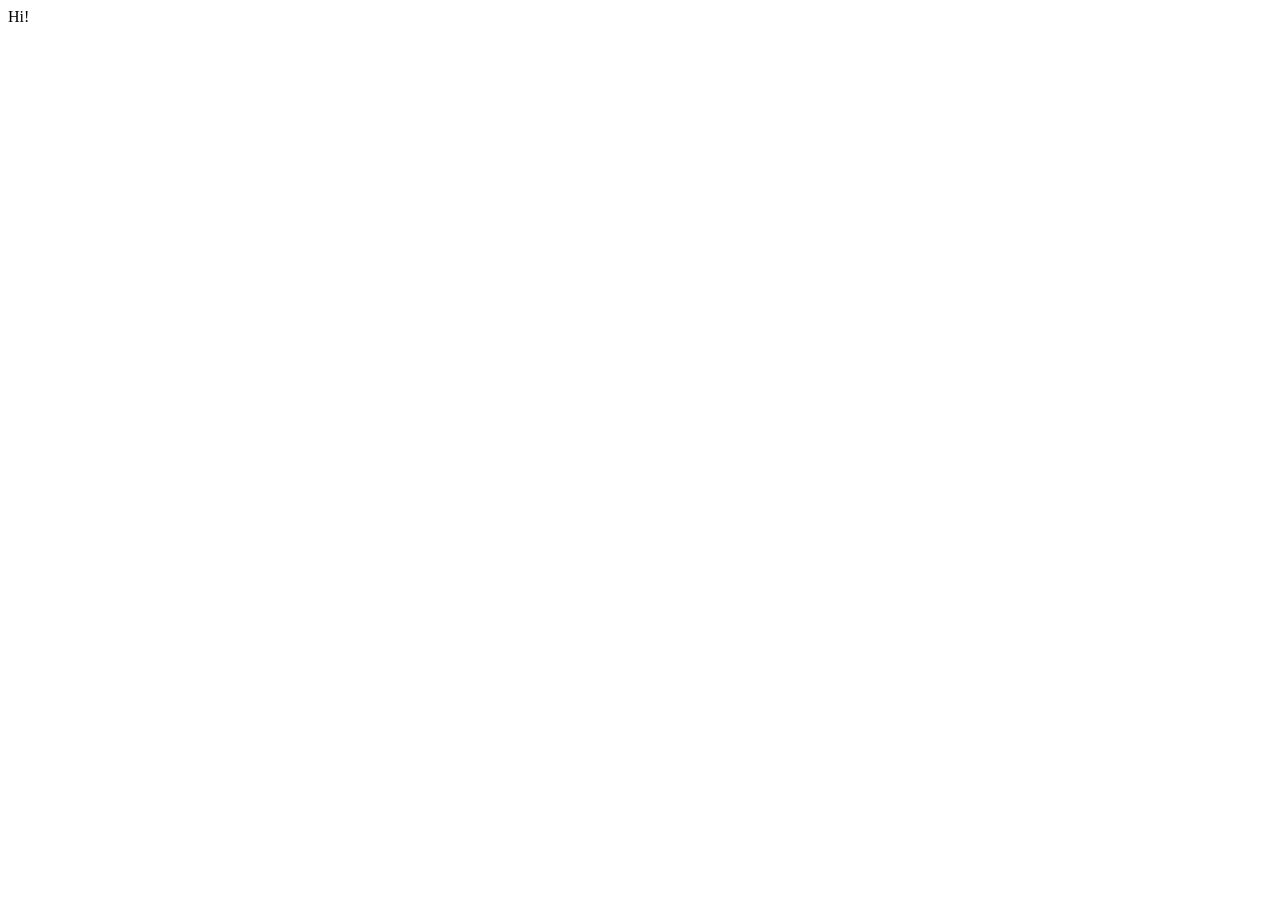
==== index.html @ 78322aca "first commit" ====
<!DOCTYPE html>
<html lang="en">
<head>
    <meta charset="UTF-8">
    <meta name="viewport" content="width=device-width, initial-scale=1.0">
    <title>Document</title>
    <link rel="stylesheet" href="./style.css">
</head>
<body>
    Hi!
</body>
</html>
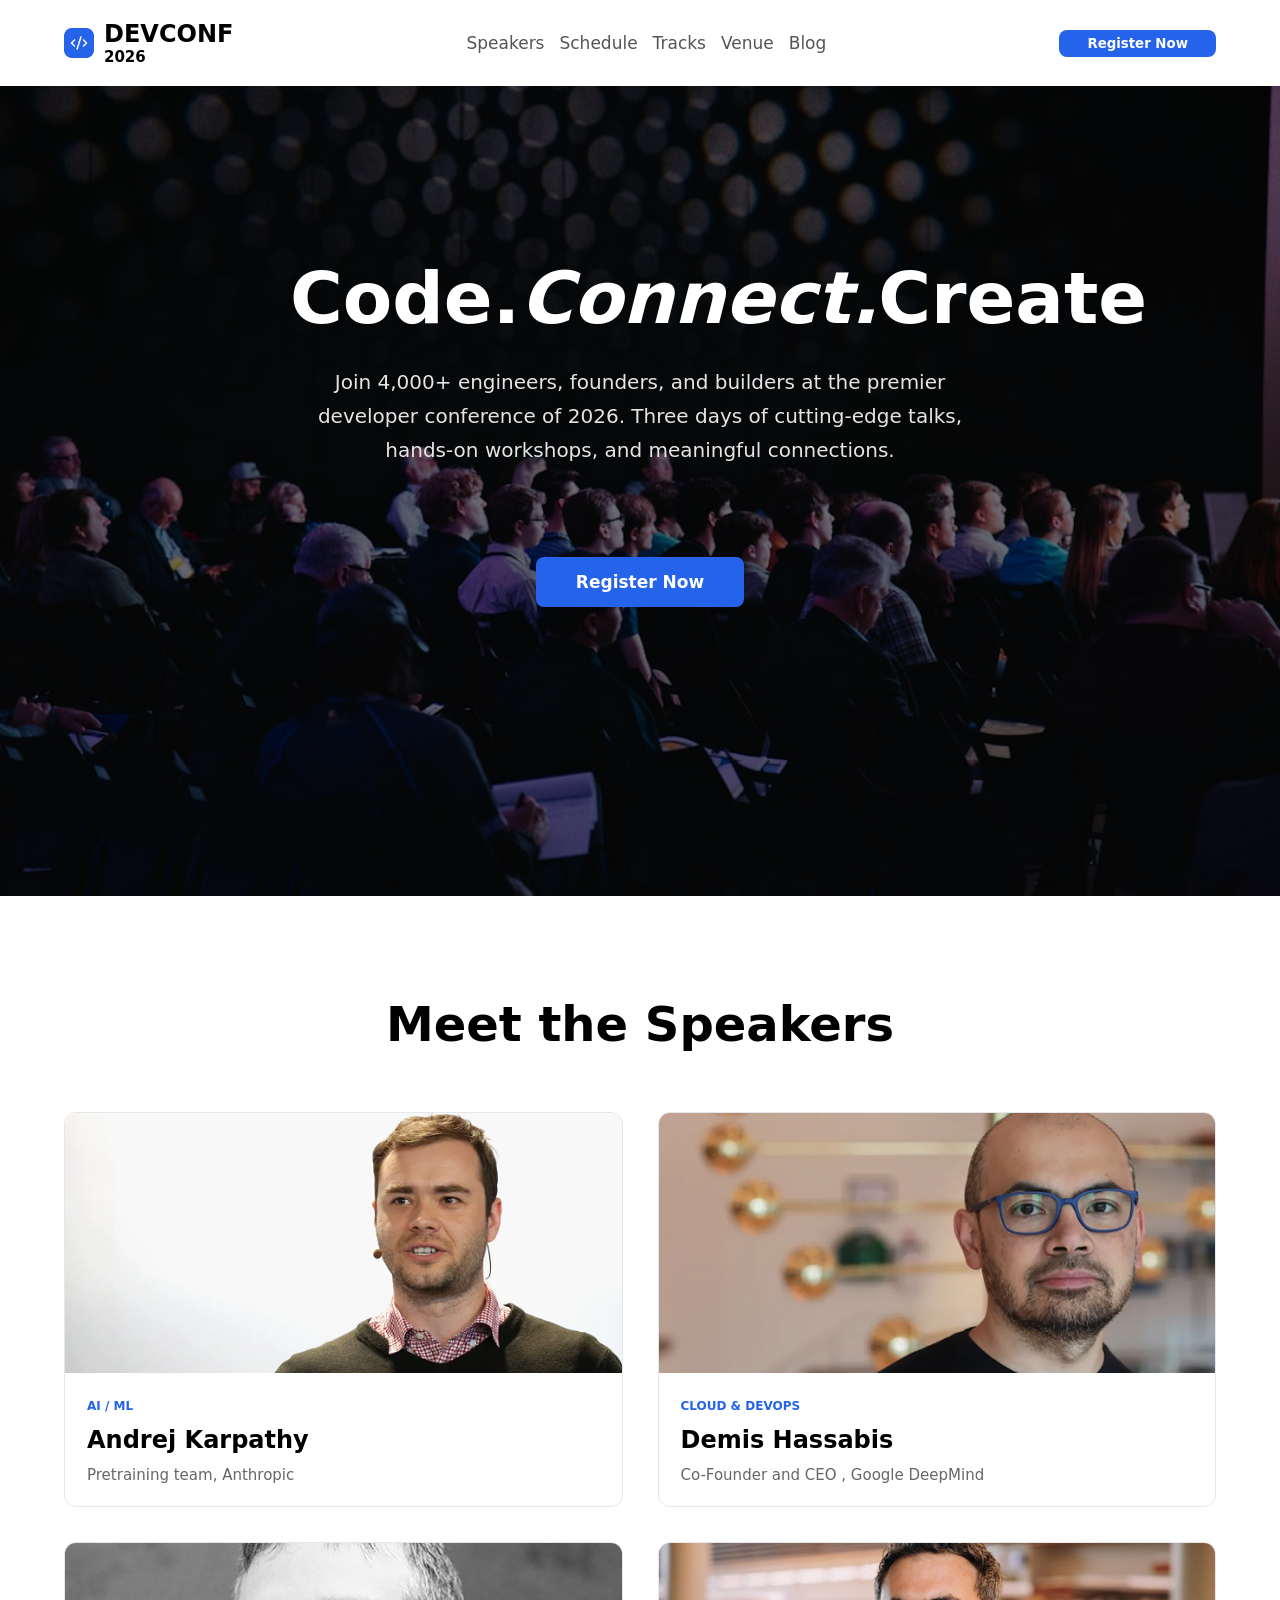
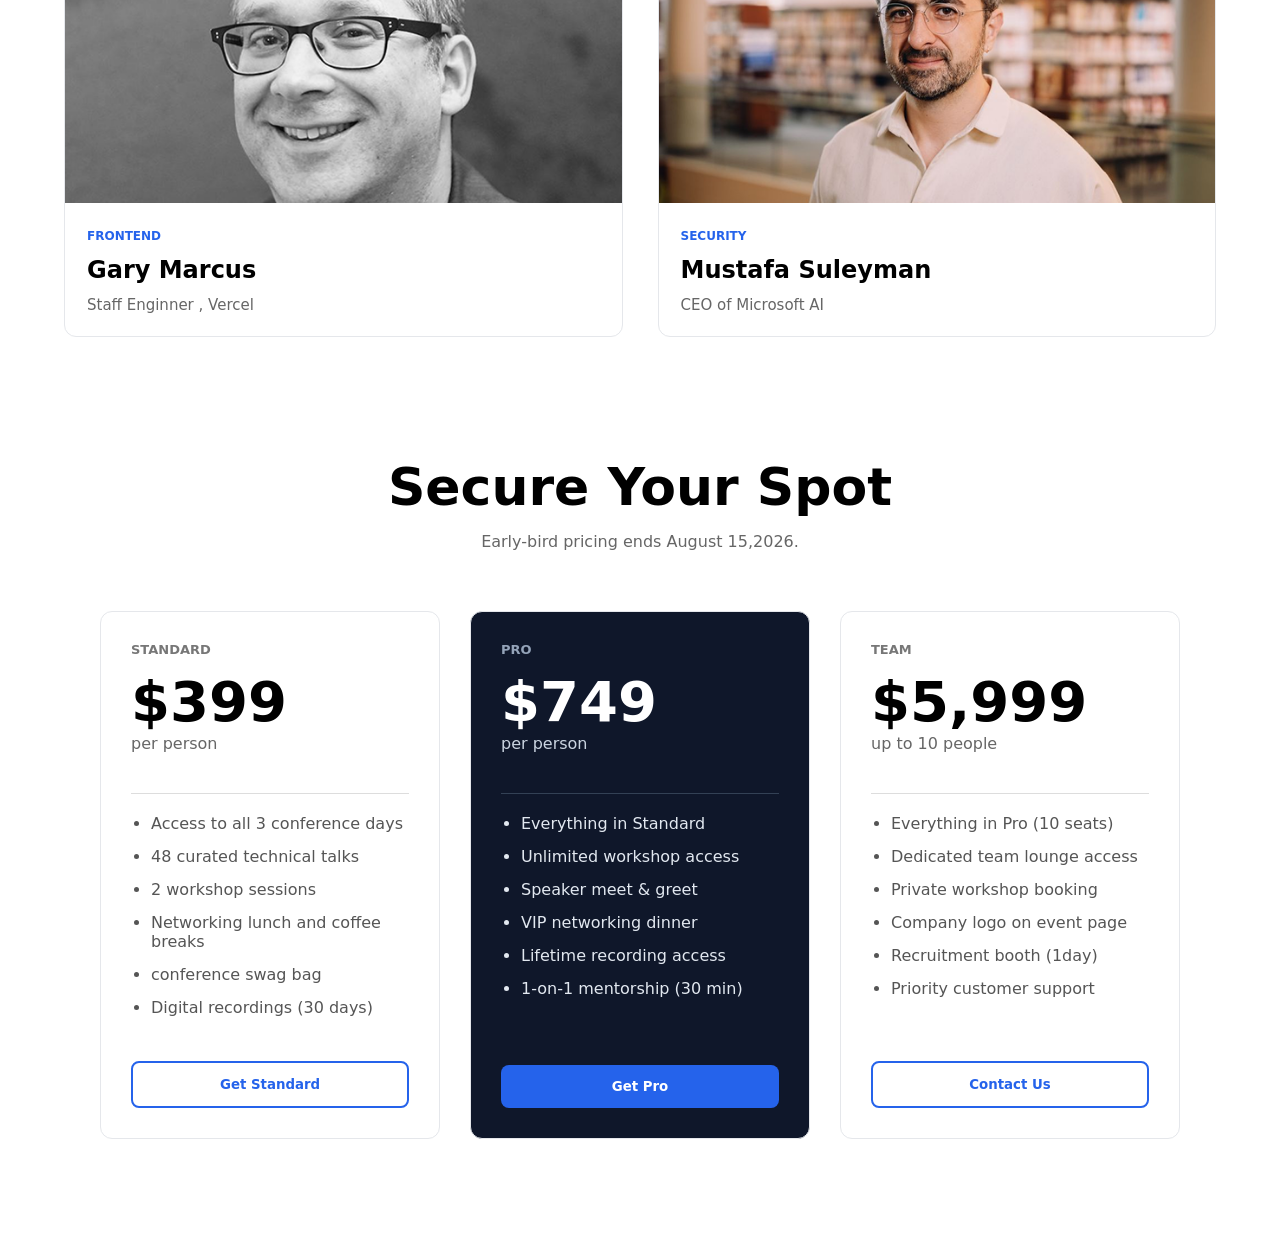
==== commit 5805bacb: "speaker section and pricing card section are modified in this commit" ====
--- a/index.html
+++ b/index.html
@@ -5,8 +5,180 @@
     <meta name="viewport" content="width=device-width, initial-scale=1.0">
     <title>Document</title>
     <link rel="stylesheet" href="./style.css">
+    <!-- <link rel="stylesheet"
+href="https://cdn.jsdelivr.net/npm/bootstrap-icons@1.11.3/font/bootstrap-icons.min.css"> -->
 </head>
 <body>
-    Hi!
+    <header>
+              <nav>
+                
+                 <div class="logo">
+                    <img src="logo-mini.png" alt=":logo pic">
+
+                <!-- <i class="bi bi-code-slash"></i> -->
+
+                <div>
+                    <h2>DEVCONF</h2>
+                    <p>2026</p>
+                </div>
+
+            </div>
+                <ul class="nav-middle-elements">
+                    <li><a href="speakers.html">Speakers</a></li>
+                    <li><a href="schedule.html">Schedule</a></li>
+                    <li><a href="tracks.html">Tracks</a></li>
+                    <li><a href="venue.html">Venue</a></li>
+                    <li><a href="blog.html">Blog</a></li>
+
+                </ul>
+                <div ><button class="common-button">Register Now</button></div>
+                    
+              </nav>
+              <section class="banner-parent">
+                <div class="banner-child1">
+                    <div class="banner-child2">
+                          
+                          <h1>Code.<em>Connect.</em>Create</h1>
+                          <p>
+                Join 4,000+ engineers, founders, and builders at the premier
+                developer conference of 2026. Three days of cutting-edge talks,
+                hands-on workshops, and meaningful connections.
+            </p>
+
+
+                           <button class="banner-button">Register Now</button>
+                    </div>
+                  
+                </div>
+              </section >
+
+
+
+
+
+              <section class="Speakers">
+                <h2>Meet the Speakers</h2>
+                <div class="speaker1234">
+                    <div class="view-speaker">
+                        <img src="andrej.png" alt="Picture of Andrej Karpathy">
+    
+                        <div class="speaker-detail">
+                                <span>AI / ML</span>
+                                <h3>Andrej Karpathy</h3>
+                                <p>Pretraining team, Anthropic</p>
+
+
+                        </div>
+                          
+                    </div>
+                
+                
+                 
+                    <div class="view-speaker">
+                        <img src="demis.png" alt="Picture of Demis Hassabis">
+                        <div class="speaker-detail">
+                             <span>CLOUD & DEVOPS</span>
+                                <h3>Demis Hassabis</h3>
+                                <p>Co-Founder and CEO , Google DeepMind</p>
+
+                        </div>
+                    </div>
+                
+
+
+                
+                    <div class="view-speaker">
+                        <img src="gary.png" alt="Picture of Gary Marcus">
+                        <div class="speaker-detail">
+                             <span>FRONTEND</span>
+                                <h3>Gary Marcus</h3>
+                                <p>Staff Enginner , Vercel</p>
+
+                        </div>
+                    </div>
+                
+
+        
+                
+                    <div class="view-speaker">
+                        <img src="mustafa.png" alt="Picture of Mustafa Suleyman">
+                        <div class="speaker-detail">
+                             <span>SECURITY</span>
+                                <h3> Mustafa Suleyman</h3>
+                                <p>CEO of Microsoft AI</p>
+
+                        </div>
+                    </div>
+                </div>
+
+
+
+ 
+              
+        
+        </section>
+
+        <section class="pricing-cards">
+            <h2>Secure Your Spot</h2>
+            <p class="attraction">Early-bird pricing ends August 15,2026.</p>
+            <div class="pricing-card-parent">
+                 <div class="price-card1">
+                    <span class="second-span">STANDARD</span>
+                    <h3>$399</h3>
+                    <p class="people">per person</p>
+                    <hr>
+
+                    <!-- ul>li*6 -->
+                     <ul>
+                        <li>Access to all 3 conference days</li>
+                        <li>48 curated technical talks</li>
+                        <li>2 workshop sessions</li>
+                        <li>Networking lunch and coffee breaks</li>
+                        <li>conference swag bag</li>
+                        <li>Digital recordings (30 days)</li>
+                     </ul>
+                     <button class="number3-button">Get Standard</button>
+                 </div>
+                 <div class="special-price-card">
+                    <span class="second-span">PRO</span>
+                    <h3>$749</h3>
+                    <p class="people">per person</p>
+                    <hr>
+
+                    <ul>
+                        <li>Everything in Standard</li>
+                        <li>Unlimited workshop access</li>
+                        <li>Speaker meet & greet</li>
+                        <li>VIP networking dinner</li>
+                        <li>Lifetime recording access</li>
+                        <li>1-on-1 mentorship (30 min)</li>
+                    </ul>
+
+                    <button class="number4-button">Get Pro</button>
+                 </div>
+
+
+                 <div class="price-card2">
+                    <span class="second-span">TEAM</span>
+                    <h3>$5,999</h3>
+                    <p class="people">up to 10 people</p>
+                    <hr>
+
+                    <ul>
+                        <li>Everything in Pro (10 seats)</li>
+                        <li>Dedicated team lounge access</li>   
+                        <li>Private workshop booking</li>
+                        <li>Company logo on event page</li>
+                        <li>Recruitment booth (1day)</li>
+                        <li>Priority customer support</li>
+                    </ul>
+
+                    <button class="number5-button">Contact Us</button>
+                 </div>
+            
+          </div>
+        </section>
+    </header>
+   
 </body>
 </html>
--- a/style.css
+++ b/style.css
@@ -0,0 +1,412 @@
+*{
+    margin:0;
+    padding:0;
+    box-sizing:border-box;
+    font-family: 'Segoe UI', system-ui, -apple-system, Arial, sans-serif;
+}
+
+
+nav{
+
+    width:90%;
+    max-width:1200px;
+
+    margin:auto;
+
+    display:flex;
+
+    justify-content:space-between;
+
+    align-items:center;
+
+    padding:20px 0;
+
+}
+
+.logo{
+
+    display:flex;
+    align-items:center;
+    gap:10px;
+
+}
+
+.logo i{
+
+    font-size:34px;
+    color:#2563eb;
+
+}
+
+.logo h2{
+
+    font-size:24px;
+
+}
+
+.logo p{
+
+    font-size:15px;
+    font-weight:bold;
+
+}
+
+
+i{
+    font-size:30px;
+    color:#2563eb;
+}
+.nav-middle-elements{
+    display: flex;
+    list-style: none;
+    gap:15px;
+    
+    
+}
+nav ul li:hover{
+    background-color: lightgrey;
+}
+ul li a{
+    text-decoration: none;
+     color:#555;
+    font-size:17px;
+}
+.common-button{
+     background-color: #2563eb;
+    color: white;
+    text-decoration: none;
+    padding: 6px 28px;
+    border-radius: 8px;
+    display: inline-block;
+    font-weight: 600;
+     border:none;
+    cursor:pointer;
+}
+.common-button:hover{
+     background-color:grey;
+}
+.banner-parent{
+    height:90vh;
+     background-image:url("banner.jpg");
+
+    background-size:cover;
+
+    background-position:center;
+
+    background-repeat:no-repeat;
+
+    position:relative;
+
+}
+.banner-child1{
+     width:100%;
+
+    height:100%;
+
+    background:rgba(0,0,0,.55);
+
+    display:flex;
+
+    justify-content:center;
+
+    align-items:center;
+
+}
+.banner-child2{
+    width:700px;
+    text-align:center;
+
+    position: relative;
+    top: -60px; }
+.banner-parent h1{
+font-size:72px;
+
+    color:white;
+
+    font-weight:800;
+
+    margin-bottom:25px;
+
+}
+.banner-child2 p
+{
+    color:#e5e5e5;
+
+    font-size:20px;
+
+    line-height:1.7;
+
+    margin-bottom:40px;
+
+}
+.banner-button{
+      background:#2563eb;
+
+    color:white;
+
+    border:none;
+
+    padding:15px 40px;
+
+    border-radius:8px;
+
+    cursor:pointer;
+
+    font-size:17px;
+
+    font-weight:600;
+
+    transition:.3s;
+    margin-top: 50px;
+
+}
+.banner-button:hover{
+     background:gray;
+
+}
+.Speakers{
+    width:90%;
+
+    max-width:1200px;
+
+    margin:100px auto;
+
+   
+
+}
+    
+.Speakers h2{
+      text-align:center;
+
+    font-size:48px;
+
+    font-weight:800;
+
+    margin-bottom:60px;
+
+}
+.speaker1234{
+      display:grid;
+
+    grid-template-columns:repeat(2,1fr);
+
+    gap:35px;
+}
+.view-speaker{
+     border:1px solid #e5e7eb;
+
+    border-radius:12px;
+
+    overflow:hidden;
+
+    transition:.3s;
+
+    background:white;
+
+
+}
+/* .view-speaker:hover{
+    transform: translateY(-8px);
+    box-shadow:0 10px 30px rgba(0,0,0,.15); */
+.view-speaker img{
+     width:100%;
+
+    height:260px;
+
+    object-fit:cover;
+
+    display:block;
+}
+.speaker-detail{
+    padding:22px;
+}
+.speaker-detail span{
+    color:#2563eb;
+
+    font-size:12px;
+
+    font-weight:700;
+
+    text-transform:uppercase; 
+}
+.speaker-detail h3{
+     margin:12px 0;
+
+    font-size:24px;
+}
+.speaker-detail p{
+      color:#666;
+
+    font-size:15px;
+}
+.pricing-card-parent{
+    display:flex;
+    justify-content:center;
+    gap:30px;
+    align-items:stretch;
+}
+ .pricing-cards{
+   width:90%;
+    max-width:1200px;
+
+    margin:120px auto;
+ }
+ .pricing-cards h2{
+text-align:center;
+
+    font-size:52px;
+
+    margin-bottom:15px;
+ }
+.attraction{
+ text-align:center;
+
+    color:#666;
+
+    margin-bottom:60px;
+}
+.pricing-card-parent{
+   display:flex;
+
+    justify-content:center;
+
+    gap:30px;
+
+    flex-wrap:wrap;
+}
+.price-card1,.price-card2,.special-price-card{
+    display:flex;
+    flex-direction:column;
+    width:340px;
+    border:1px solid #e5e7eb;
+    border-radius:12px;
+    padding:30px;
+    background:white;
+
+}
+
+
+.second-span{
+
+    font-size:13px;
+
+    color:#777;
+
+    font-weight:bold;
+}
+.price-card1 h3, .special-price-card h3, .price-card2 h3{
+    font-size:56px;
+
+    margin-top:12px;
+}
+.people{
+     color:#666;
+
+    margin-bottom:20px;
+}
+.price-card1 hr,.special-price-card hr, .price-card2 hr{
+      margin:20px 0;
+
+    border:none;
+
+    border-top:1px solid #ddd;
+}
+.price-card1 ul ,.price-card2 ul, .special-price-card ul{
+     list-style:disc;
+
+    padding-left:20px;
+
+    margin-bottom:30px;
+}
+
+.price-card1 ul li,.price-card2 ul li, .special-price-card ul li{
+     margin-bottom:14px;
+
+    color:#555;
+}
+
+.number5-button{
+     width:100%;
+
+    padding:14px;
+
+    border:2px solid #2563eb;
+
+    background:white;
+
+    color:#2563eb;
+
+    border-radius:8px;
+
+    font-weight:bold;
+
+    cursor:pointer;
+}
+.number5-button:hover{
+     background:#2563eb;
+
+    color:white;
+}
+.number4-button{
+     width:100%;
+
+    padding:14px;
+
+    border:none;
+
+    background:#2563eb;
+
+    color:white;
+
+    border-radius:8px;
+
+    font-weight:bold;
+
+    cursor:pointer;
+}
+.number4-button:hover{
+    background: gray;
+}
+.special-price-card{
+      background:#0f172a;
+
+    color:white;
+}
+.special-price-card .people{
+    color:#cbd5e1; 
+}
+.special-price-card ul li{
+    color:#e2e8f0; 
+}
+.special-price-card hr{
+     border-top:1px solid #334155;
+}
+.special-price-card .second-span{
+     color:#94a3b8;
+}
+.number3-button,.number4-button, .number5-button{
+    margin-top:auto;
+}
+.number3-button{
+    width:100%;
+    padding:14px;
+    border:2px solid #2563eb;
+    background:white;
+    color:#2563eb;
+    border-radius:8px;
+    font-weight:bold;
+    cursor:pointer;
+}
+.number3-button:hover{
+    background:#2563eb;
+    color:white;
+}
+
+
+
+
+
+
+
+
+
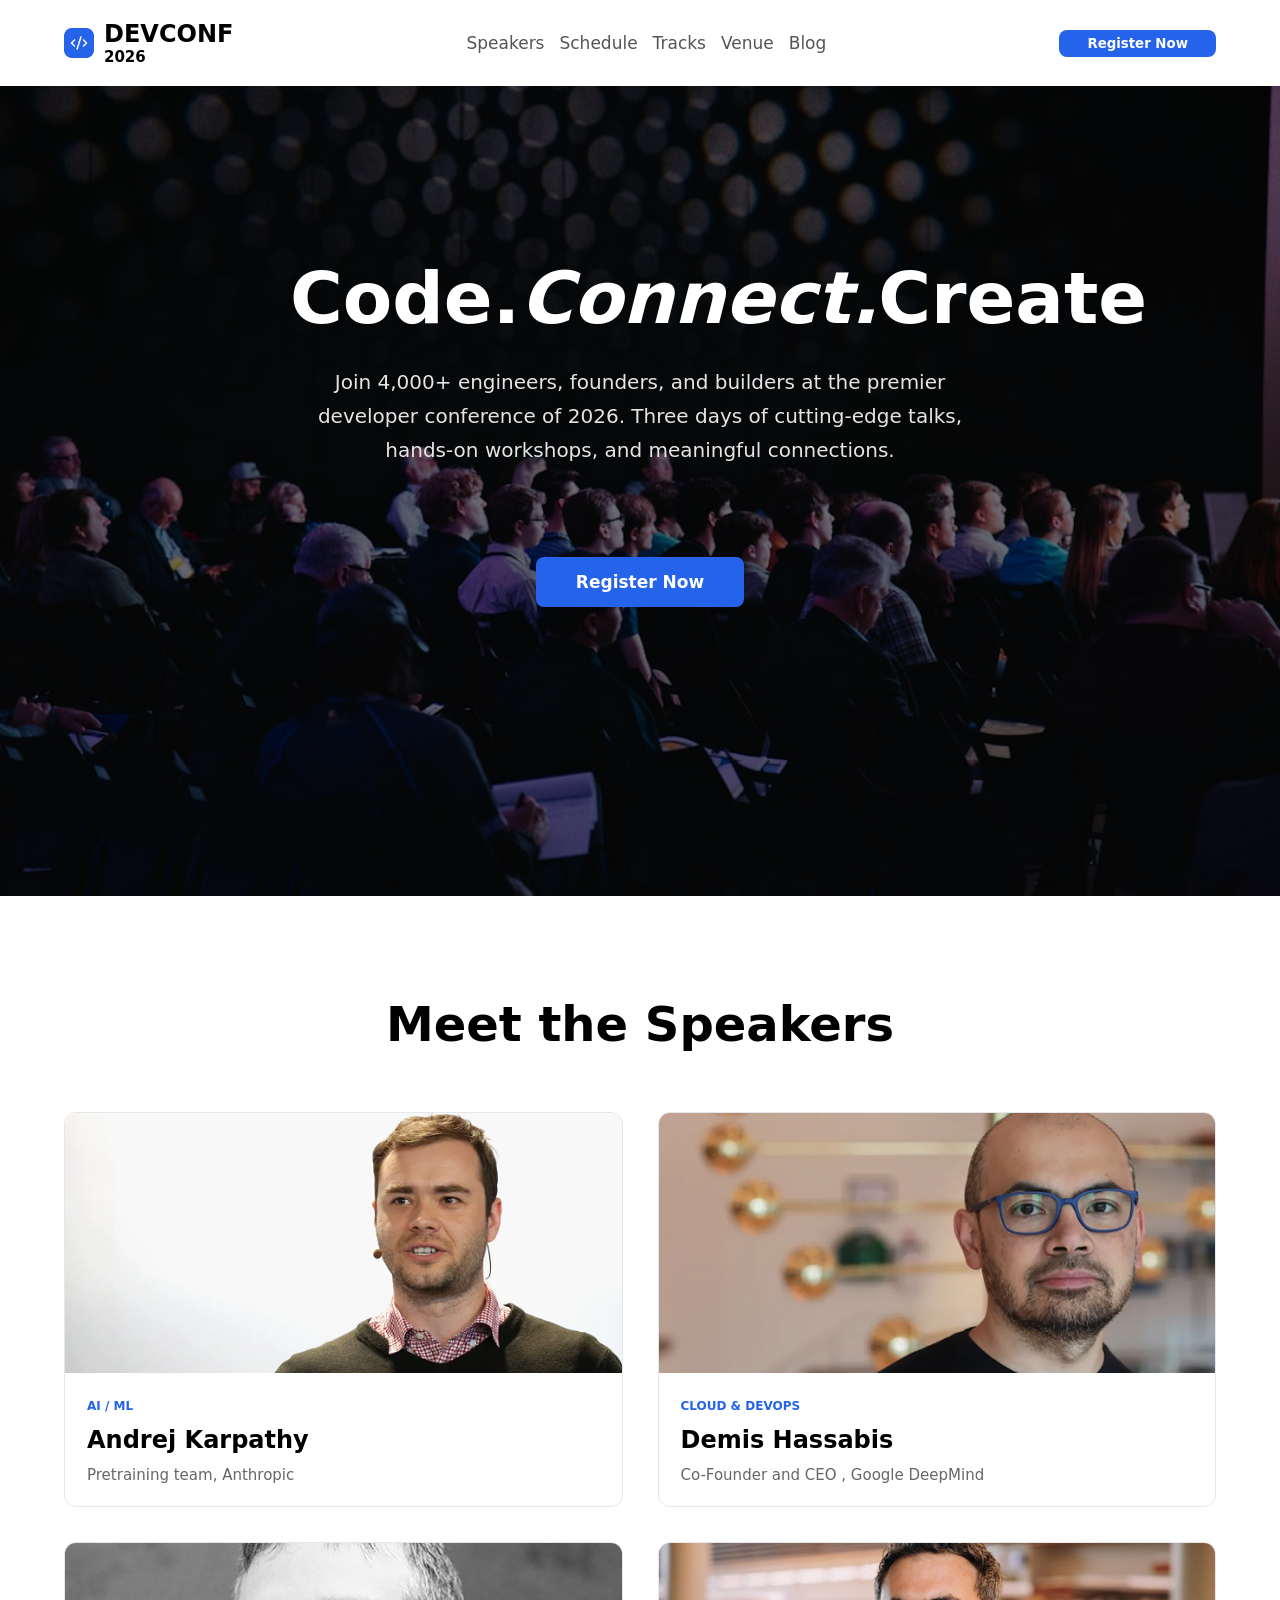
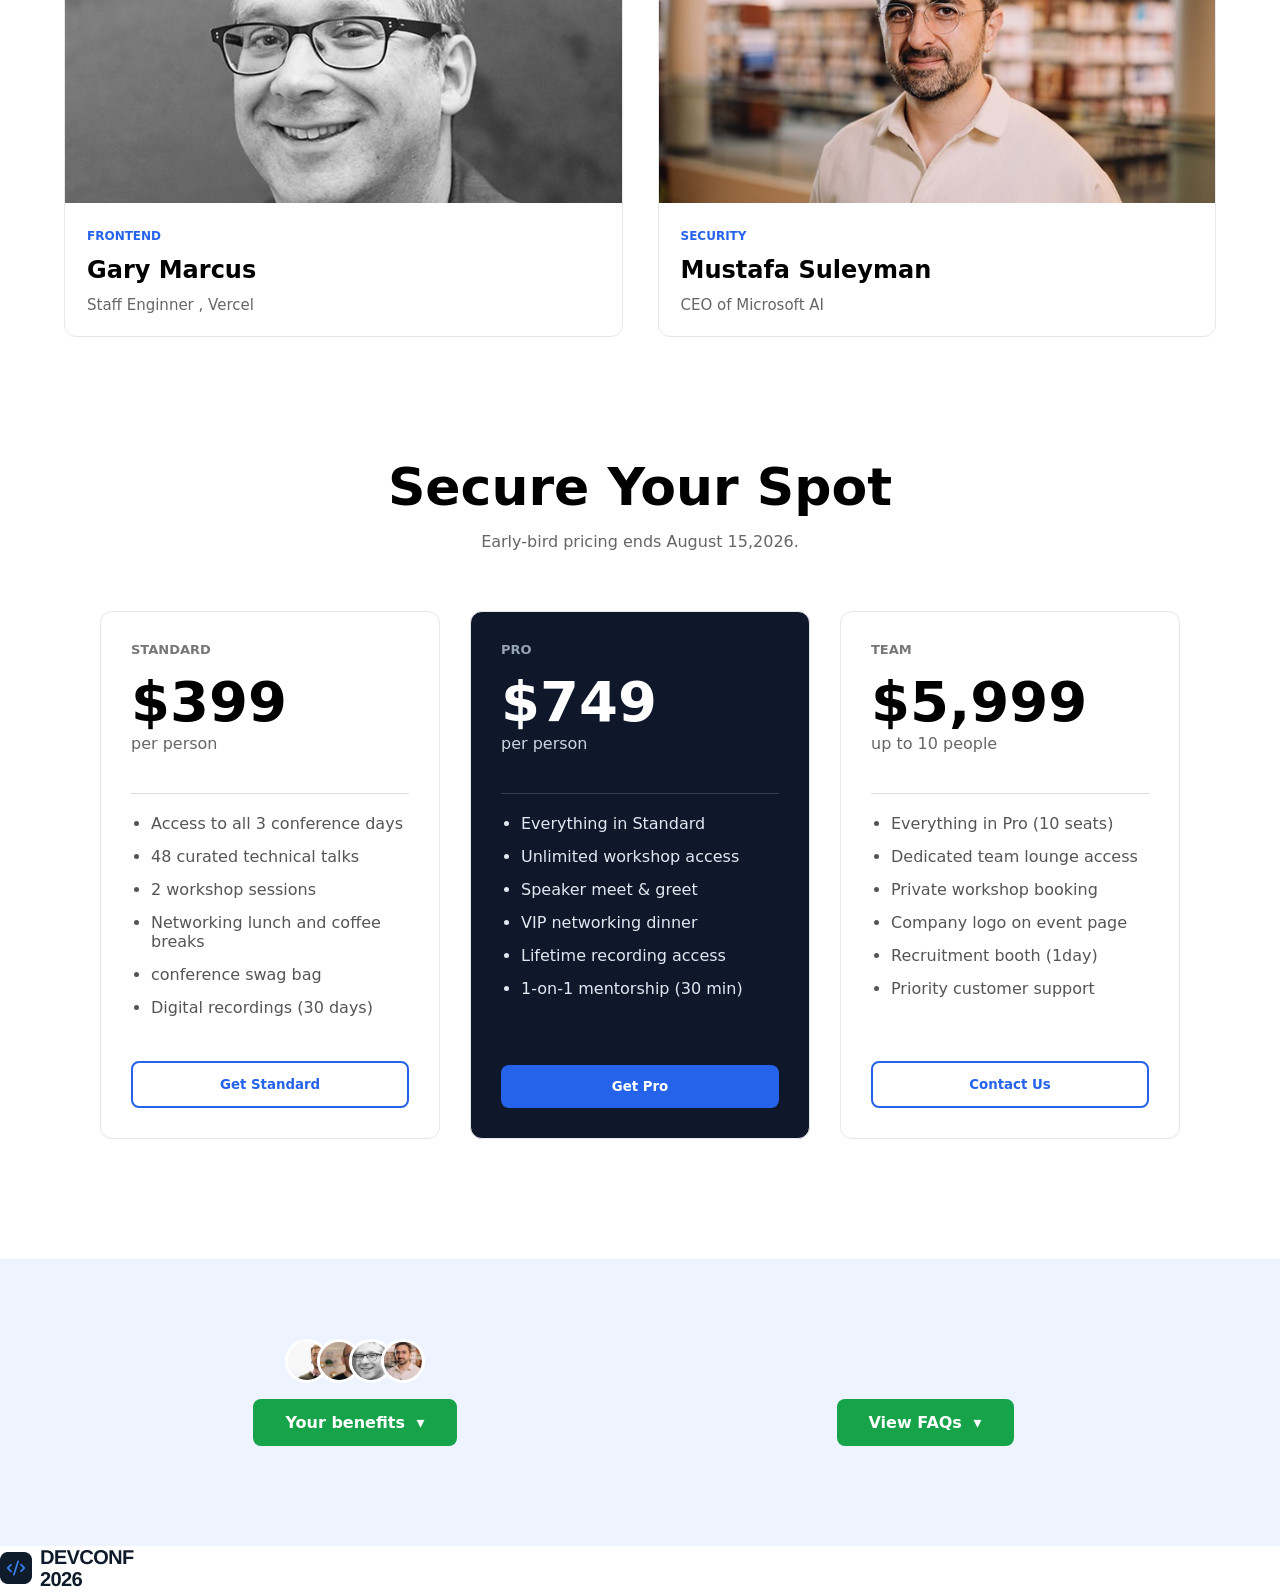
==== commit 5c21ed8b: "pricing cards modified , placeholder section added and footer ongoing" ====
--- a/index.html
+++ b/index.html
@@ -178,6 +178,73 @@
             
           </div>
         </section>
+
+     <!-- Placeholder Section  -->
+
+
+        <section class="benefits-faq-section">
+  <div class="two-col-wrapper">
+
+    <div class="col">
+      <div class="speaker-strip">
+        <img src="andrej.png" alt="Andrej Karpathy">
+        <img src="demis.png" alt="Demis Hassabis">
+        <img src="gary.png" alt="Gary Marcus">
+        <img src="mustafa.png" alt="Mustafa Suleyman">
+      </div>
+      <input type="checkbox" id="show-adv" class="reveal-toggle">
+      <label for="show-adv" class="green-button">Your benefits <span class="arrow">&#9662;</span></label>
+      <ul class="adv-list">
+        <li class="adv-item">
+          <img src="andrej.png" alt="Andrej Karpathy" class="adv-avatar">
+          <span>Learn from Andrej Karpathy on the frontier of AI/ML pretraining</span>
+        </li>
+        <li class="adv-item">
+          <img src="demis.png" alt="Demis Hassabis" class="adv-avatar">
+          <span>Hear Demis Hassabis, Co-Founder and CEO of Google DeepMind</span>
+        </li>
+        <li class="adv-item">
+          <img src="gary.png" alt="Gary Marcus" class="adv-avatar">
+          <span>Get engineering insight from Gary Marcus at Vercel</span>
+        </li>
+        <li class="adv-item">
+          <img src="mustafa.png" alt="Mustafa Suleyman" class="adv-avatar">
+          <span>Understand AI safety with Mustafa Suleyman, CEO of Microsoft AI</span>
+        </li>
+        <li class="adv-item"><span class="num-badge">05</span><span>Network with 4,000+ engineers, founders, and builders</span></li>
+        <li class="adv-item"><span class="num-badge">06</span><span>Access 48 curated technical talks across 3 days</span></li>
+        <li class="adv-item"><span class="num-badge">07</span><span>Join hands-on workshops led by industry experts</span></li>
+        <li class="adv-item"><span class="num-badge">08</span><span>Compete in a 48-hour hackathon with real prizes</span></li>
+        <li class="adv-item"><span class="num-badge">09</span><span>Get lifetime recording access with Pro or Team tickets</span></li>
+        <li class="adv-item"><span class="num-badge">10</span><span>Meet future co-founders, employers, and collaborators</span></li>
+      </ul>
+    </div>
+
+    <div class="col">
+      <input type="checkbox" id="show-faq" class="reveal-toggle">
+      <label for="show-faq" class="green-button faq-button">View FAQs <span class="arrow">&#9662;</span></label>
+      <ul class="faq-list">
+        <li><strong>Where is DevConf 2026 taking place?</strong><br>Venue details will be shared closer to the event.</li>
+        <li><strong>Can I upgrade my ticket after purchase?</strong><br>Yes, email support and we'll adjust the tier for you.</li>
+        <li><strong>Are recordings available if I miss a talk?</strong><br>Standard gets 30 days, Pro and Team get lifetime access.</li>
+        <li><strong>Is there a student discount?</strong><br>Yes, 40% off Standard with a valid .edu email.</li>
+        <li><strong>What's included in a Team ticket?</strong><br>Everything in Pro for up to 10 seats, plus a private lounge and a recruitment booth.</li>
+        <li><strong>Can I get a refund if I can't attend?</strong><br>Refunds are available up to 14 days before the event.</li>
+        <li><strong>Will there be food provided?</strong><br>Yes, networking lunch and coffee breaks are included with every ticket.</li>
+      </ul>
+    </div>
+
+  </div>
+</section>
+
+<footer class="last-part">
+    <div class="footer-parent">
+        <div class="logo2">
+            <img src="logo.png" alt="DevConf logo">
+            
+        </div>
+    </div>
+</footer> 
     </header>
    
 </body>
--- a/style.css
+++ b/style.css
@@ -66,11 +66,13 @@
 nav ul li:hover{
     background-color: lightgrey;
 }
+
 ul li a{
     text-decoration: none;
      color:#555;
     font-size:17px;
 }
+
 .common-button{
      background-color: #2563eb;
     color: white;
@@ -205,9 +207,7 @@
 
 
 }
-/* .view-speaker:hover{
-    transform: translateY(-8px);
-    box-shadow:0 10px 30px rgba(0,0,0,.15); */
+
 .view-speaker img{
      width:100%;
 
@@ -402,11 +402,77 @@
     color:white;
 }
 
-
-
-
-
-
-
-
-
+/* css styles taken from AI for placeholder section  */
+
+
+.benefits-faq-section{
+  background:#eef4ff;
+  padding:80px 0;
+}
+.two-col-wrapper{
+  width:90%; max-width:1100px; margin:auto;
+  display:flex; gap:40px; flex-wrap:wrap; align-items:flex-start;
+}
+.col{ flex:1; min-width:280px; text-align:center; }
+
+.speaker-strip{ display:flex; justify-content:center; margin-bottom:16px; }
+.speaker-strip img{
+  width:44px; height:44px; border-radius:50%; object-fit:cover;
+  border:3px solid white; margin-left:-12px;
+}
+.speaker-strip img:first-child{ margin-left:0; }
+
+.faq-button{ margin-top:60px; }
+
+.reveal-toggle{ display:none; }
+.green-button{
+  display:inline-block; background:#16a34a; color:white;
+  padding:14px 32px; border-radius:8px; font-weight:700;
+  cursor:pointer; font-size:16px; transition:background .2s;
+}
+.green-button:hover{ background:#15803d; }
+
+.arrow{ display:inline-block; margin-left:6px; transition:transform .3s ease; }
+#show-adv:checked + label .arrow,
+#show-faq:checked + label .arrow{ transform:rotate(180deg); }
+
+.adv-list, .faq-list{
+  list-style:none; max-height:0; overflow:hidden;
+  transition:max-height .5s ease; margin-top:20px; padding-left:0;
+  text-align:left;
+}
+.reveal-toggle:checked ~ .adv-list,
+.reveal-toggle:checked ~ .faq-list{ max-height:1400px; }
+
+.adv-list li, .faq-list li{
+  background:white; border:1px solid #dbeafe; border-radius:8px;
+  padding:12px 16px; margin-bottom:8px; color:#333; font-size:14px;
+  opacity:0; transform:translateY(6px);
+  transition:opacity .35s ease, transform .35s ease;
+}
+.reveal-toggle:checked ~ .adv-list li,
+.reveal-toggle:checked ~ .faq-list li{ opacity:1; transform:translateY(0); }
+
+.adv-list li:nth-child(1), .faq-list li:nth-child(1){ transition-delay:.05s; }
+.adv-list li:nth-child(2), .faq-list li:nth-child(2){ transition-delay:.10s; }
+.adv-list li:nth-child(3), .faq-list li:nth-child(3){ transition-delay:.15s; }
+.adv-list li:nth-child(4), .faq-list li:nth-child(4){ transition-delay:.20s; }
+.adv-list li:nth-child(5), .faq-list li:nth-child(5){ transition-delay:.25s; }
+.adv-list li:nth-child(6), .faq-list li:nth-child(6){ transition-delay:.30s; }
+.adv-list li:nth-child(7), .faq-list li:nth-child(7){ transition-delay:.35s; }
+.adv-list li:nth-child(8){ transition-delay:.40s; }
+.adv-list li:nth-child(9){ transition-delay:.45s; }
+.adv-list li:nth-child(10){ transition-delay:.50s; }
+
+.faq-list li strong{ color:#111; }
+
+.adv-item{ display:flex; align-items:center; gap:10px; }
+.adv-avatar{ width:26px; height:26px; border-radius:50%; object-fit:cover; flex-shrink:0; }
+.num-badge{
+  width:26px; height:26px; border-radius:50%; background:#e5e7eb; color:#555;
+  display:flex; align-items:center; justify-content:center;
+  font-weight:700; font-size:11px; flex-shrink:0;
+}
+
+
+
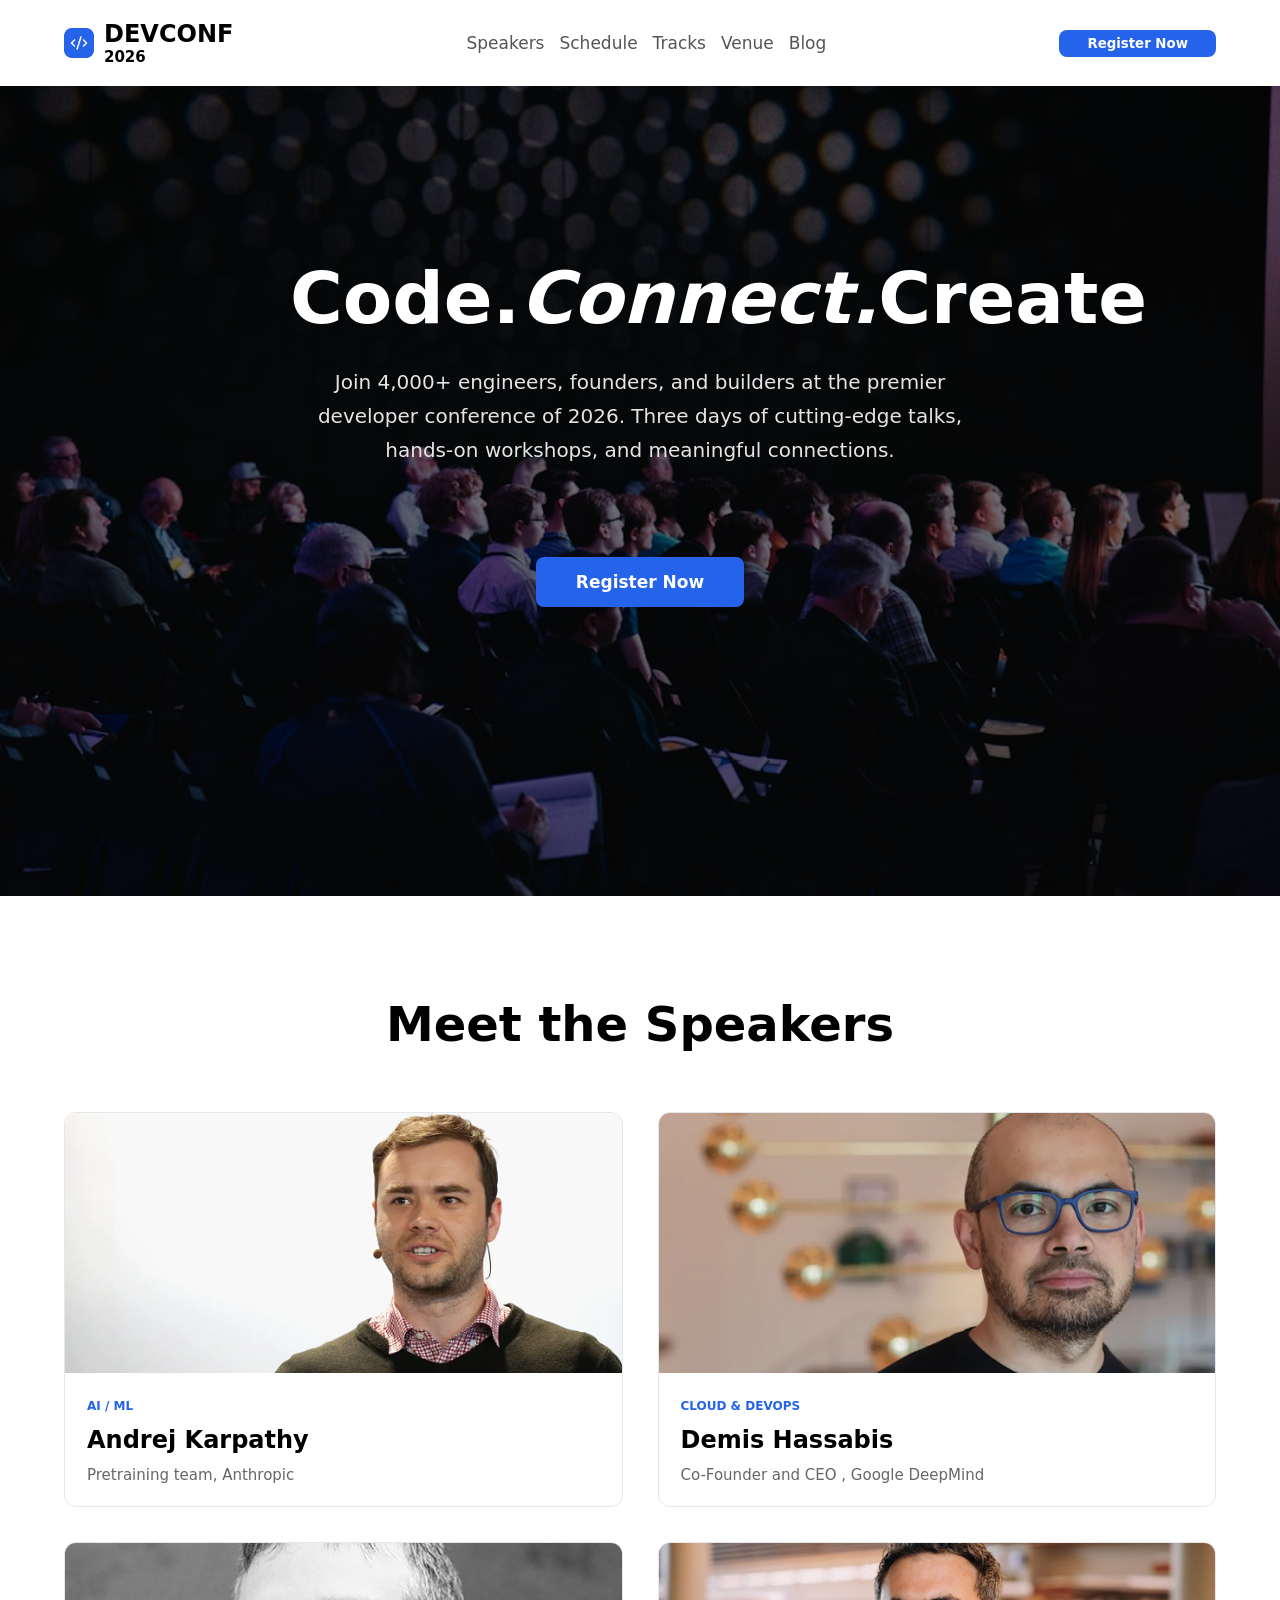
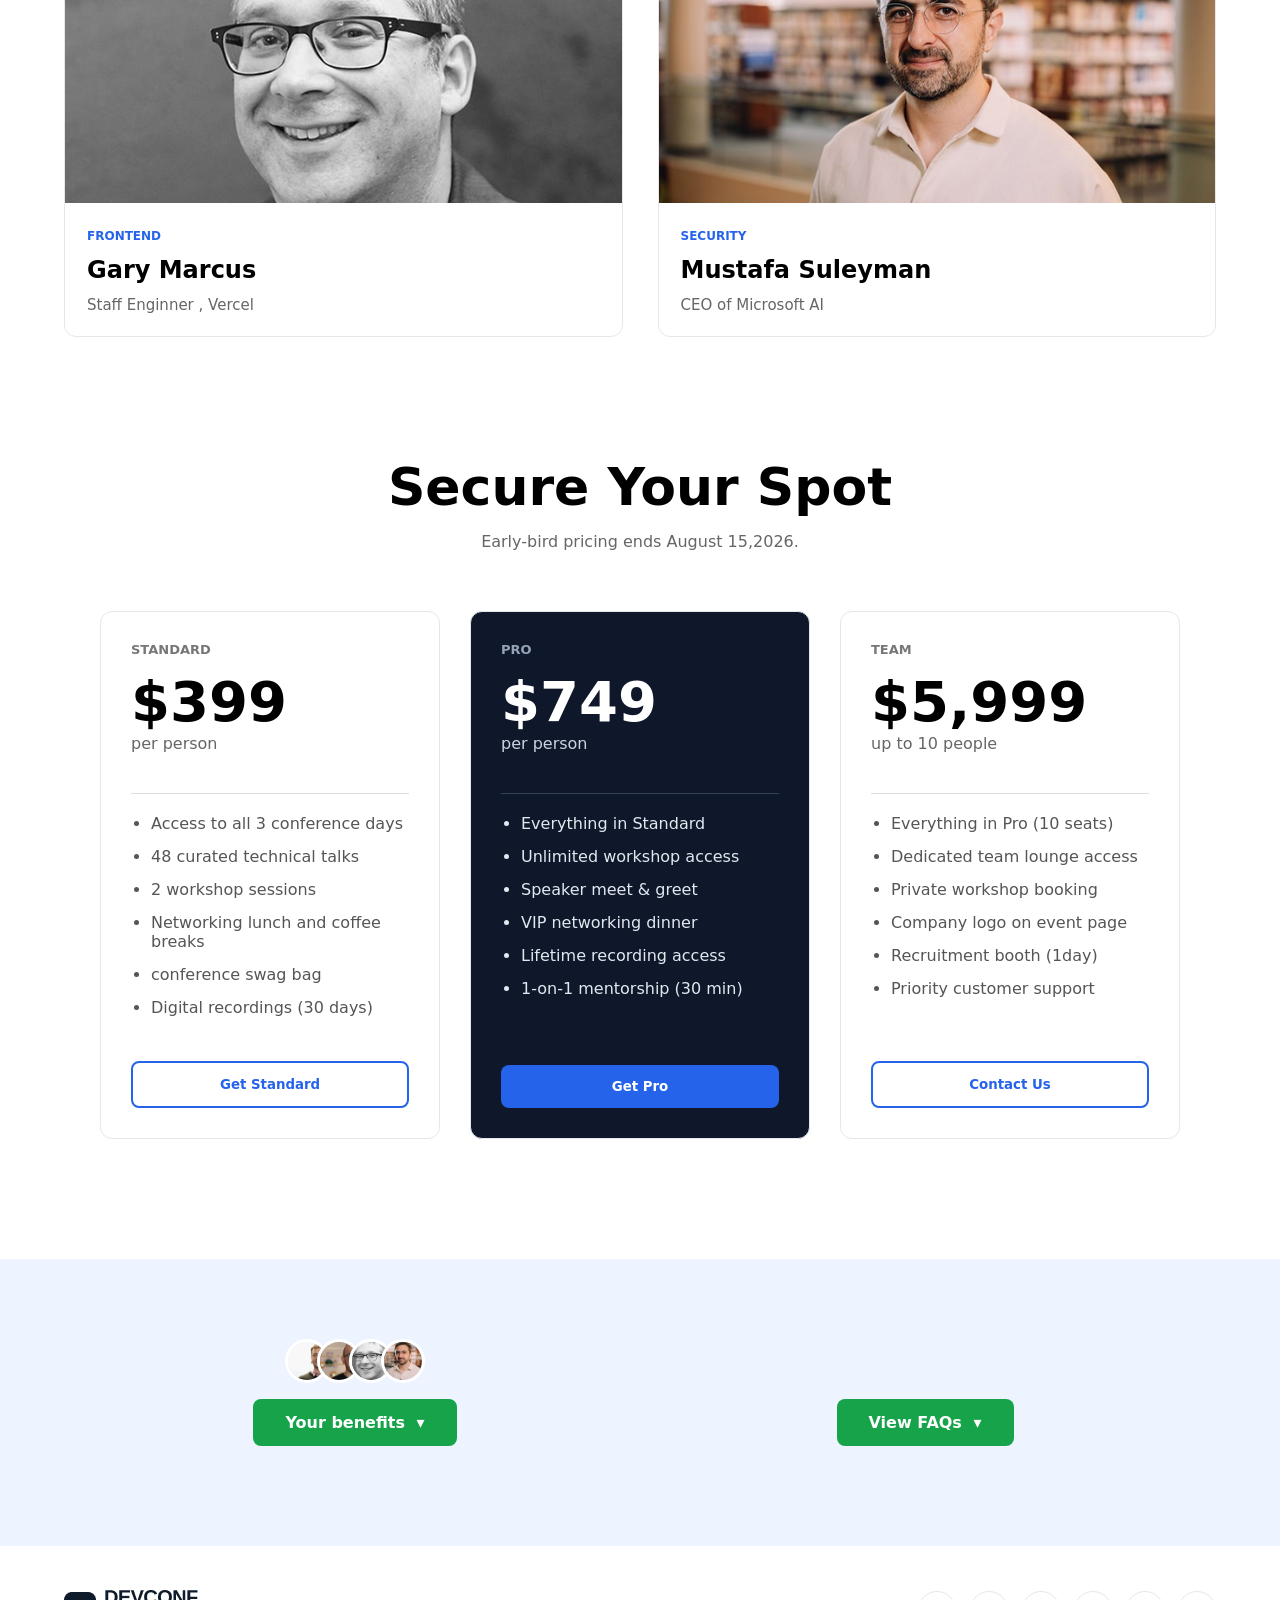
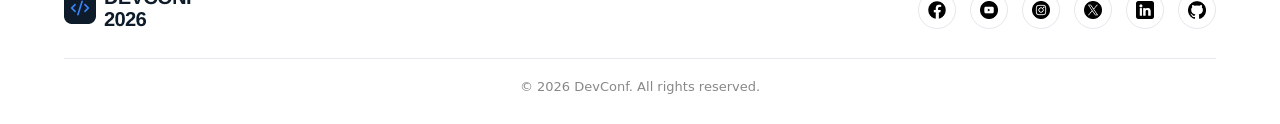
==== commit f2b203a3: "footer is done and modifeied" ====
--- a/index.html
+++ b/index.html
@@ -5,8 +5,7 @@
     <meta name="viewport" content="width=device-width, initial-scale=1.0">
     <title>Document</title>
     <link rel="stylesheet" href="./style.css">
-    <!-- <link rel="stylesheet"
-href="https://cdn.jsdelivr.net/npm/bootstrap-icons@1.11.3/font/bootstrap-icons.min.css"> -->
+    
 </head>
 <body>
     <header>
@@ -243,7 +242,19 @@
             <img src="logo.png" alt="DevConf logo">
             
         </div>
+    
+    <div class="social-links">
+        <a href="https://www.facebook.com/"  class="social-icon"> <img src="facebook.png" alt="facebook icon"  width="24" height="24"></a>
+        <a href="https://www.youtube.com/"  class="social-icon"><img src="youtube.png" alt="youtube icon"width="24" height="24"> </a>
+        <a  href="https://www.instagram.com/"  class="social-icon"><img src="instagram.png"alt="instragram icon" width="24" height="24"></a>
+        <a  href="https://x.com/"  class="social-icon"><img src="twitter.png"  alt="twitter icon"  width="24" height="24" > </a>
+        <a  href="https://www.linkedin.com/"  class="social-icon"> <img src="linkedin.png" alt="linkedin icon"  width="24" height="24"> </a>
+        <a   href="https://github.com/"  class="social-icon"><img src="github.png"  alt="github icon" width="24" height="24"> </a>
+      </div>
     </div>
+     <hr class="footer-divider">
+
+  <p class="footer-copyright">© 2026 DevConf. All rights reserved.</p>
 </footer> 
     </header>
    
--- a/style.css
+++ b/style.css
@@ -267,12 +267,9 @@
 }
 .pricing-card-parent{
    display:flex;
-
+    gap:30px;
     justify-content:center;
-
-    gap:30px;
-
-    flex-wrap:wrap;
+ flex-wrap:wrap;
 }
 .price-card1,.price-card2,.special-price-card{
     display:flex;
@@ -473,6 +470,53 @@
   display:flex; align-items:center; justify-content:center;
   font-weight:700; font-size:11px; flex-shrink:0;
 }
-
-
-
+/* footer css  */
+.last-part{
+     width:90%;
+      max-width:1200px;
+      margin:0 auto;
+  padding:40px 0 30px;
+}
+.footer-parent{
+     display:flex;
+  justify-content:space-between;
+  align-items:center;
+  flex-wrap:wrap;
+  gap:16px;
+  padding-bottom:24px;
+}
+.social-links{
+  display:flex;
+  gap:14px;
+  margin-left:auto;
+}
+.social-icon{
+  width:38px;
+  height:38px;
+  border-radius:50%;
+  border:1px solid #e5e7eb;
+  display:flex;
+  align-items:center;
+  justify-content:center;
+  transition:background .2s, border-color .2s;
+}
+.social-icon img{
+     width:18px;
+  height:18px;
+  object-fit:contain;
+}
+.social-icon:hover{
+  background:#2563eb;
+  border-color:#2563eb;
+}
+.footer-divider{
+  border:none;
+  border-top:1px solid #e5e7eb;
+  margin:0 0 20px;
+}
+
+.footer-copyright{
+  text-align:center;
+  font-size:13px;
+  color:#888;
+}
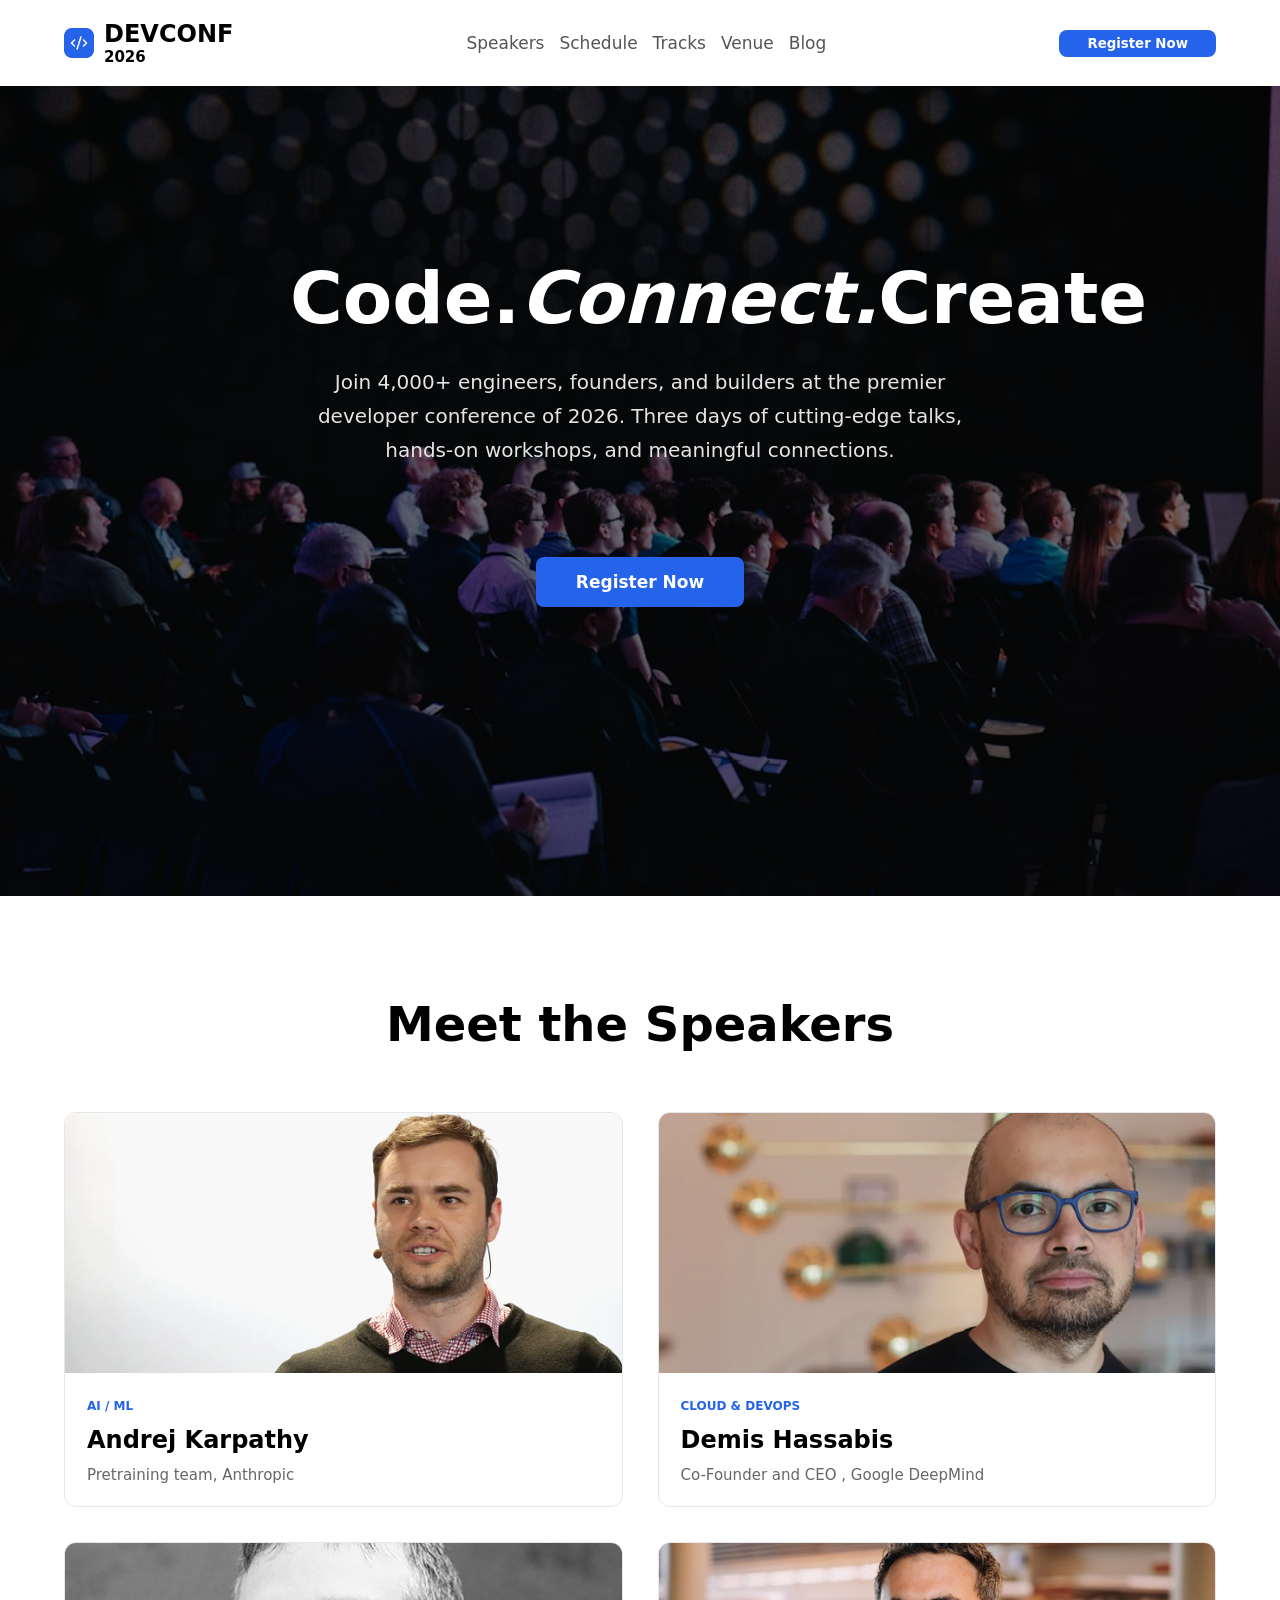
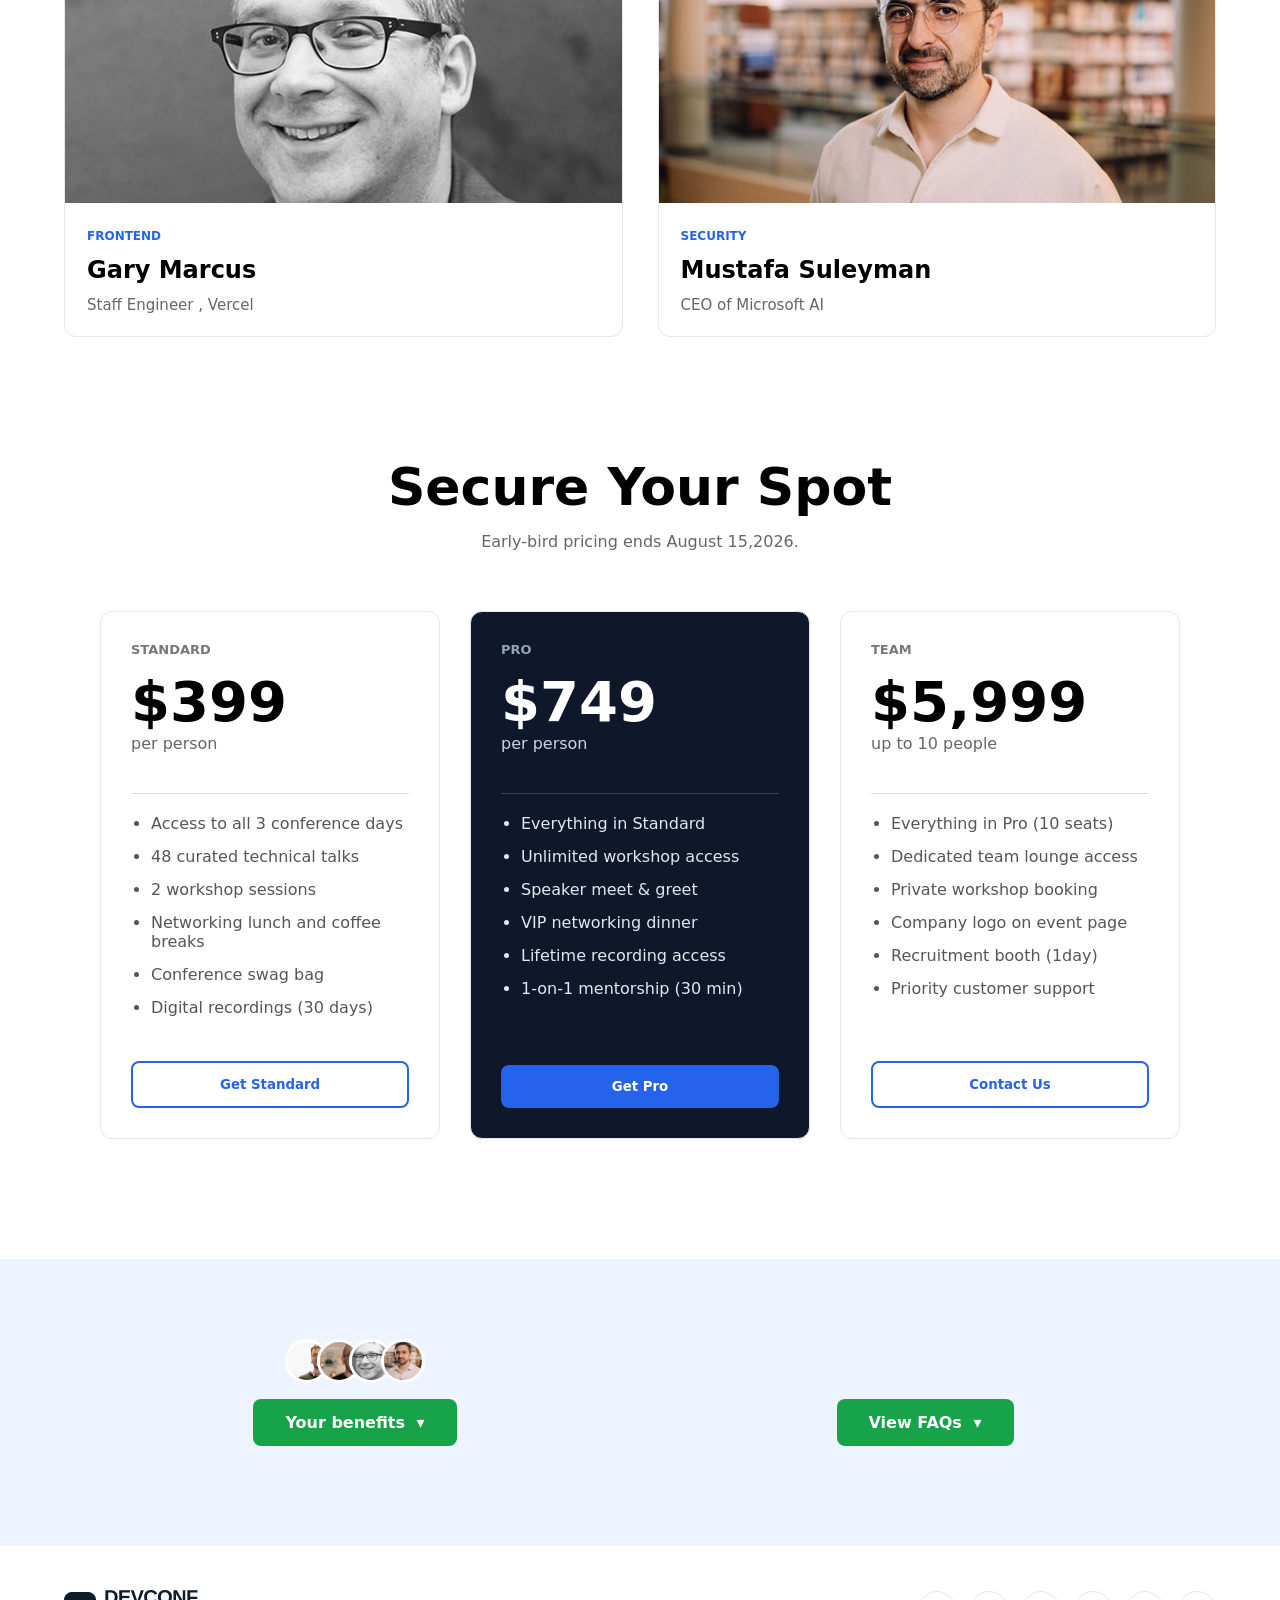
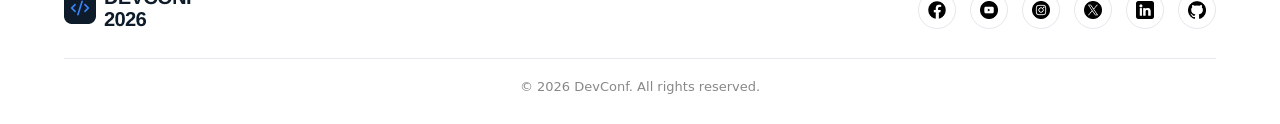
==== commit d431f108: "prompt file is added and spelling mistakes are corrected I guess and overall I modified wherever nee" ====
--- a/index.html
+++ b/index.html
@@ -91,7 +91,7 @@
                         <div class="speaker-detail">
                              <span>FRONTEND</span>
                                 <h3>Gary Marcus</h3>
-                                <p>Staff Enginner , Vercel</p>
+                                <p>Staff Engineer , Vercel</p>
 
                         </div>
                     </div>
@@ -133,7 +133,7 @@
                         <li>48 curated technical talks</li>
                         <li>2 workshop sessions</li>
                         <li>Networking lunch and coffee breaks</li>
-                        <li>conference swag bag</li>
+                        <li>Conference swag bag</li>
                         <li>Digital recordings (30 days)</li>
                      </ul>
                      <button class="number3-button">Get Standard</button>
--- a/style.css
+++ b/style.css
@@ -304,7 +304,7 @@
 .price-card1 hr,.special-price-card hr, .price-card2 hr{
       margin:20px 0;
 
-    border:none;
+  border:none;
 
     border-top:1px solid #ddd;
 }
